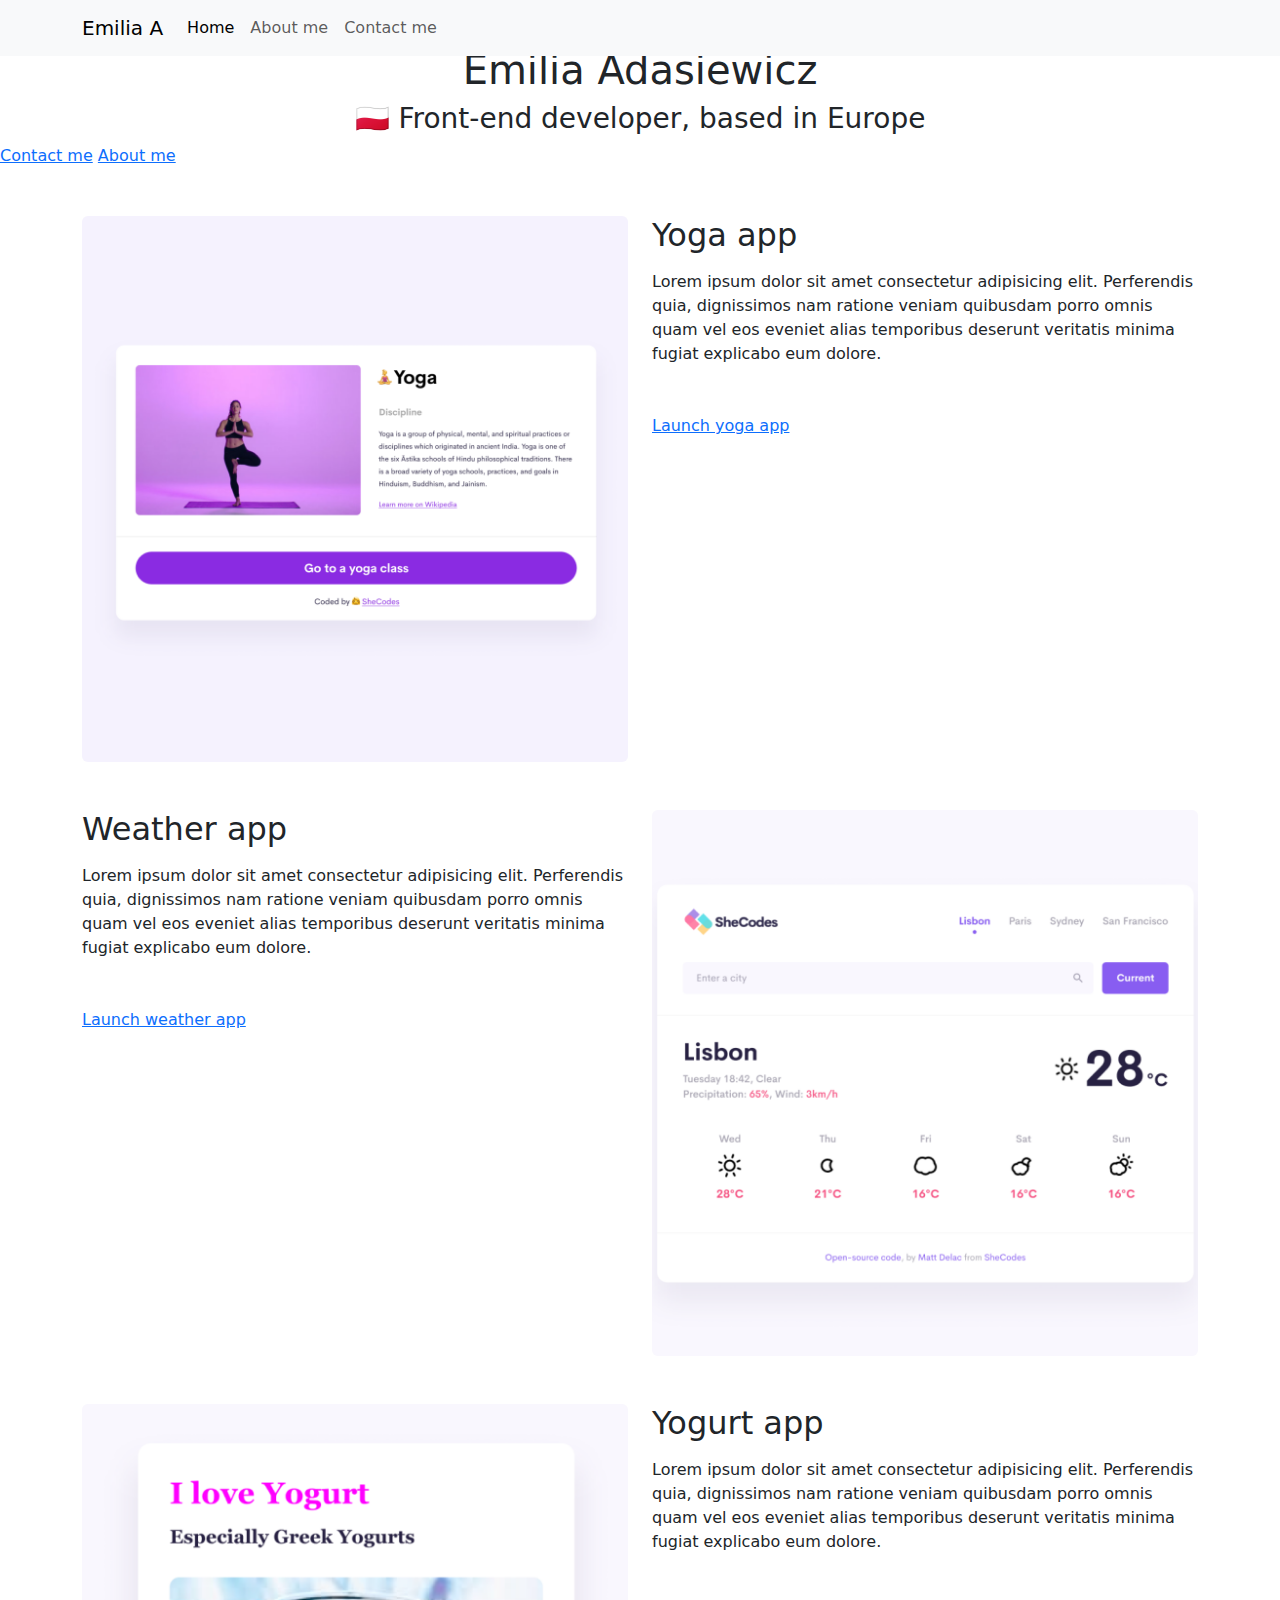
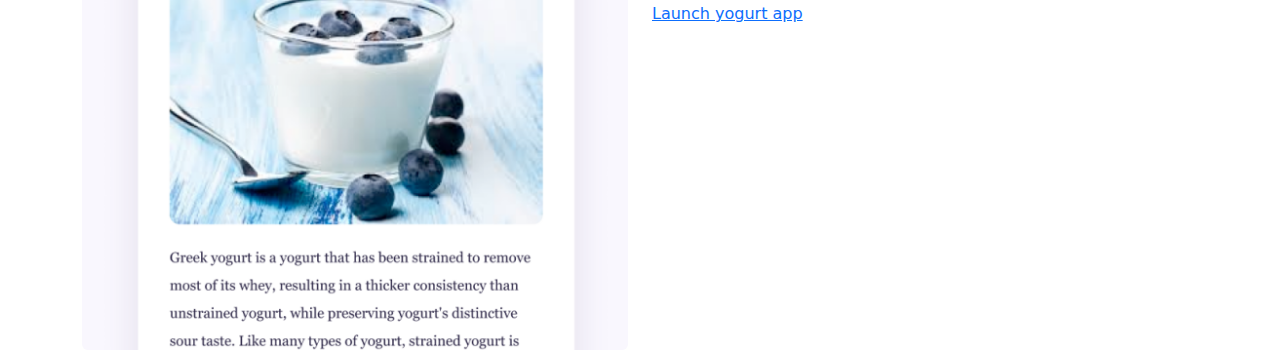
==== index.html @ c59b6e36 "Added structure to the page" ====
<!DOCTYPE html>
<html lang="en">
  <head>
    <meta charset="UTF-8" />
    <meta http-equiv="X-UA-Compatible" content="IE=edge" />
    <meta name="viewport" content="width=device-width, initial-scale=1.0" />
    <link
      href="https://cdn.jsdelivr.net/npm/bootstrap@5.3.3/dist/css/bootstrap.min.css"
      rel="stylesheet"
      integrity="sha384-QWTKZyjpPEjISv5WaRU9OFeRpok6YctnYmDr5pNlyT2bRjXh0JMhjY6hW+ALEwIH"
      crossorigin="anonymous"
    />
    <script
      src="https://cdn.jsdelivr.net/npm/bootstrap@5.3.3/dist/js/bootstrap.bundle.min.js"
      integrity="sha384-YvpcrYf0tY3lHB60NNkmXc5s9fDVZLESaAA55NDzOxhy9GkcIdslK1eN7N6jIeHz"
      crossorigin="anonymous"
    ></script>
    <title>Emilia Adasiewicz</title>
    <link rel="stylesheet" href="style.css" />
  </head>
  <body cz-shortcut-listen="true">
    <nav class="navbar navbar-expand-lg bg-body-tertiary fixed-top">
      <div class="container">
        <a class="navbar-brand" href="index.html">Emilia A</a>
        <button
          class="navbar-toggler"
          type="button"
          data-bs-toggle="collapse"
          data-bs-target="#navbarNav"
          aria-controls="navbarNav"
          aria-expanded="false"
          aria-label="Toggle navigation"
        >
          <span class="navbar-toggler-icon"></span>
        </button>
        <div class="collapse navbar-collapse" id="navbarNav">
          <ul class="navbar-nav">
            <li class="nav-item">
              <a class="nav-link active" aria-current="page" href="index.html"
                >Home</a
              >
            </li>
            <li class="nav-item">
              <a class="nav-link" href="about.html">About me</a>
            </li>
            <li class="nav-item">
              <a class="nav-link" href="about.html#contact">Contact me</a>
            </li>
          </ul>
        </div>
      </div>
    </nav>
    <h2 class="text-center">👋 Hi I am</h2>
    <h1 class="text-center">Emilia Adasiewicz</h1>
    <h3 class="text-center">🇵🇱 Front-end developer, based in Europe</h3>
    <div class="navigation-links mb-5">
      <a href="about.html#contact" class="primary-link">Contact me</a>
      <a href="about.html" class="secondary-link">About me</a>
    </div>
    <div class="container">
      <div class="row">
        <div class="col-sm-6">
          <img src="images/yoga.png" class="img-fluid rounded" />
        </div>
        <div class="col-sm-6">
          <h2 class="mb-3">Yoga app</h2>
          <p>
            Lorem ipsum dolor sit amet consectetur adipisicing elit. Perferendis
            quia, dignissimos nam ratione veniam quibusdam porro omnis quam vel
            eos eveniet alias temporibus deserunt veritatis minima fugiat
            explicabo eum dolore.
          </p>
          <div class="mt-5">
            <a href="#" class="primary-link">Launch yoga app</a>
          </div>
        </div>
      </div>

      <div class="row mt-5">
        <div class="col-sm-6">
          <h2 class="mb-3">Weather app</h2>
          <p>
            Lorem ipsum dolor sit amet consectetur adipisicing elit. Perferendis
            quia, dignissimos nam ratione veniam quibusdam porro omnis quam vel
            eos eveniet alias temporibus deserunt veritatis minima fugiat
            explicabo eum dolore.
          </p>
          <div class="mt-5">
            <a href="#" class="primary-link">Launch weather app</a>
          </div>
        </div>
        <div class="col-sm-6">
          <img src="images/weather.png" class="img-fluid rounded" />
        </div>
      </div>

      <div class="row mt-5">
        <div class="col-sm-6">
          <img src="images/yogurt.png" class="img-fluid rounded" />
        </div>
        <div class="col-sm-6">
          <h2 class="mb-3">Yogurt app</h2>
          <p>
            Lorem ipsum dolor sit amet consectetur adipisicing elit. Perferendis
            quia, dignissimos nam ratione veniam quibusdam porro omnis quam vel
            eos eveniet alias temporibus deserunt veritatis minima fugiat
            explicabo eum dolore.
          </p>
          <div class="mt-5">
            <a href="#" class="primary-link">Launch yogurt app</a>
          </div>
        </div>
      </div>
    </div>
  </body>
</html>
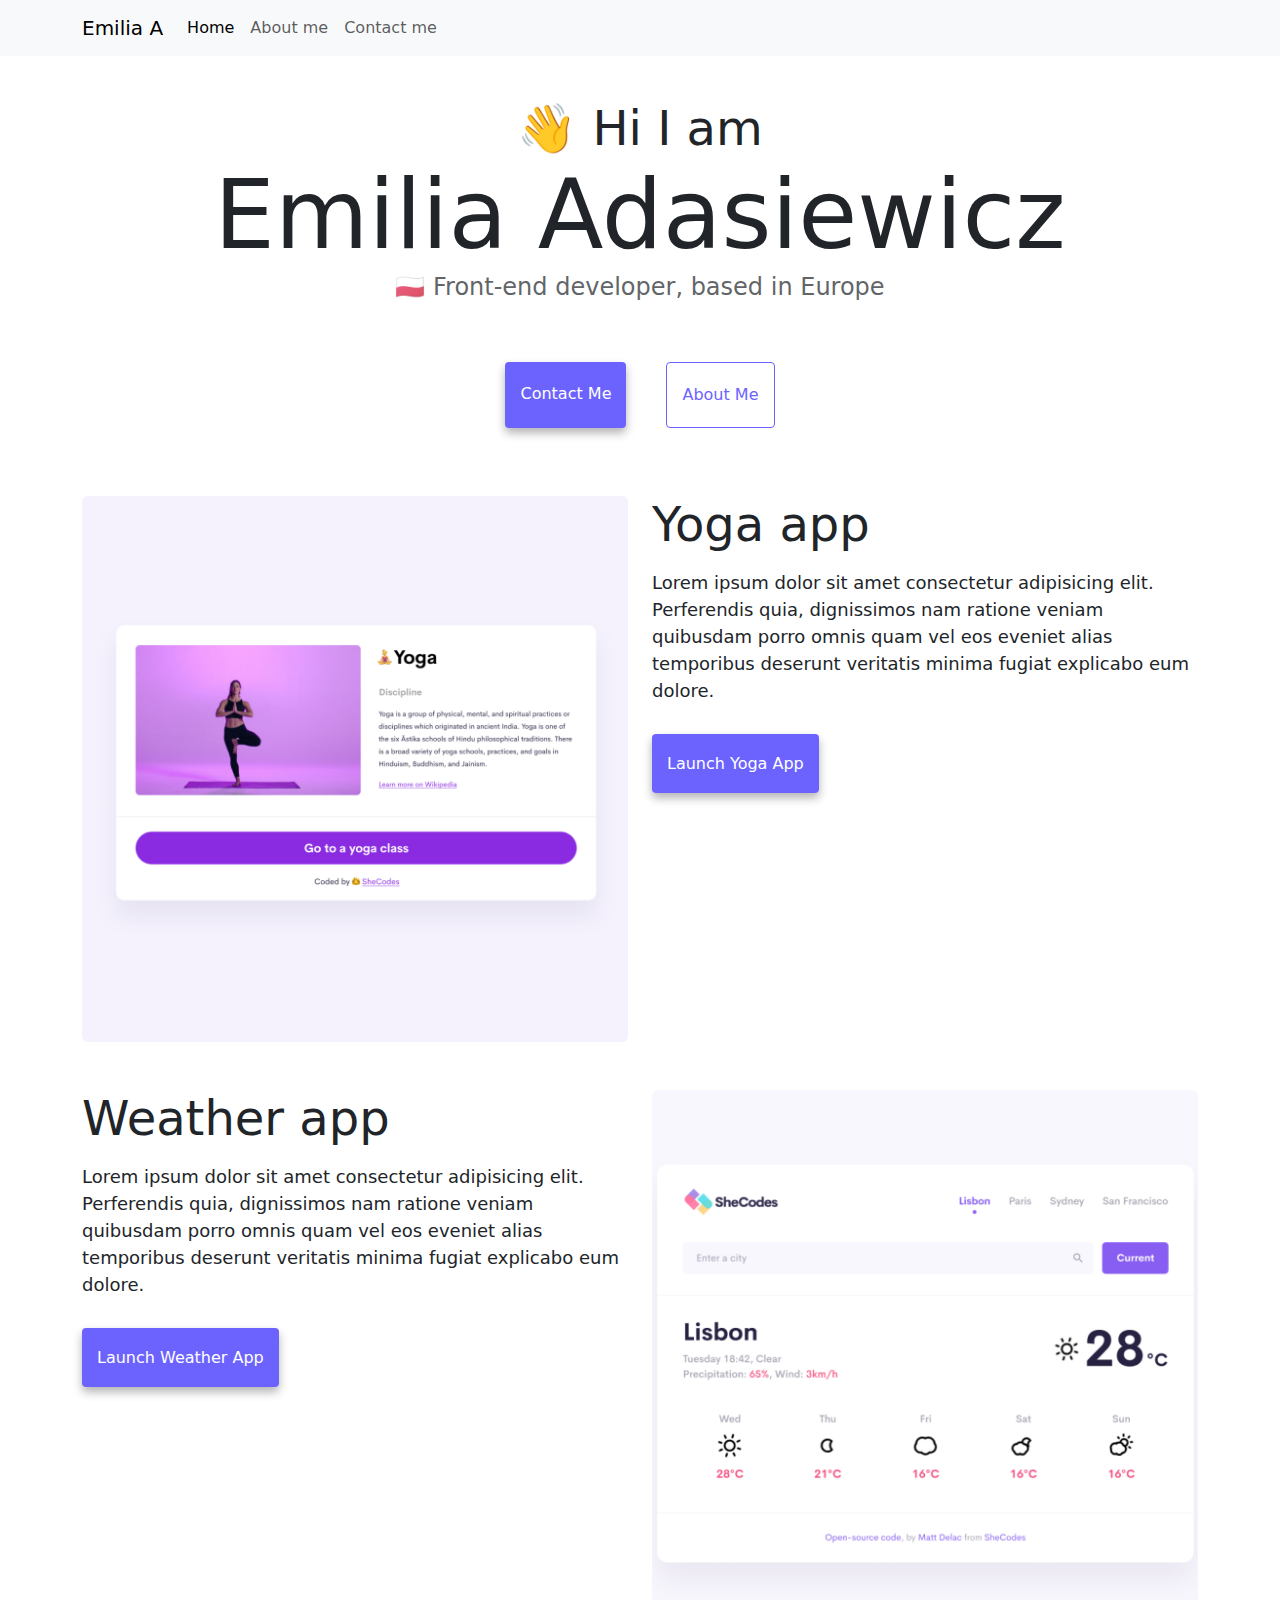
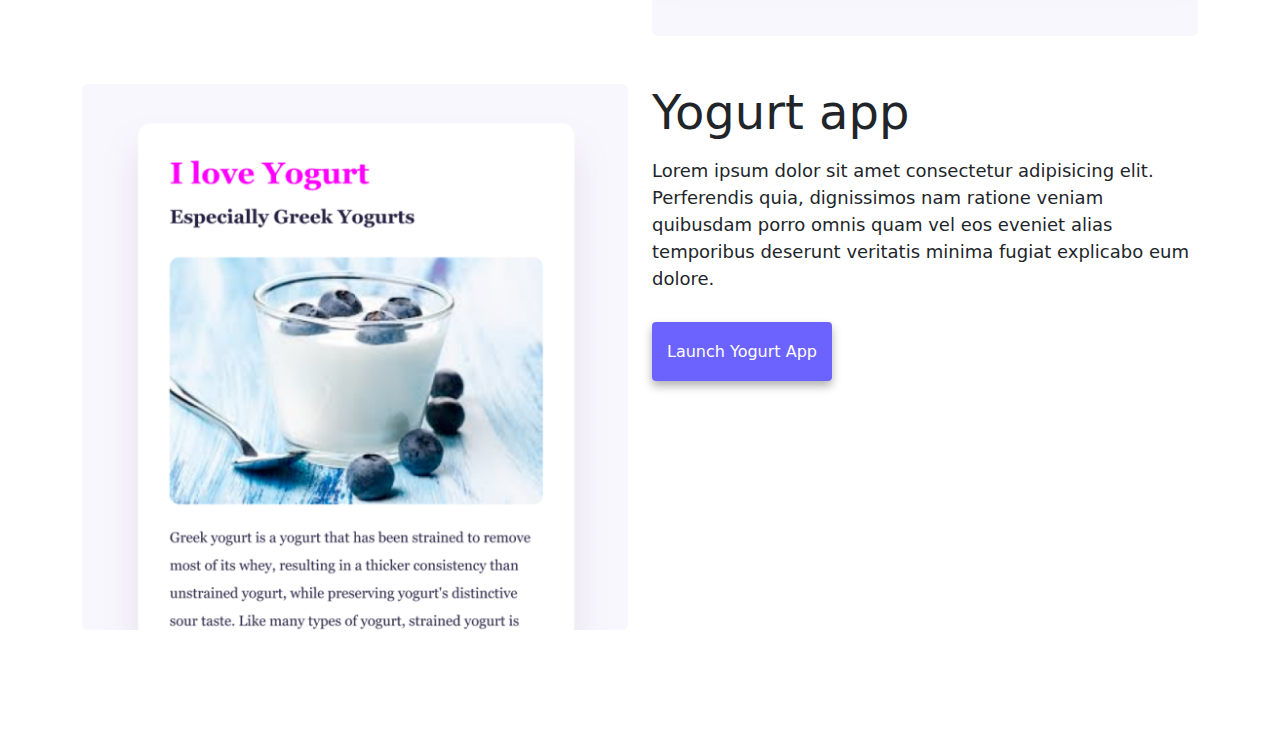
==== commit 7667fc35: "Made SEO friendly" ====
--- a/index.html
+++ b/index.html
@@ -4,6 +4,10 @@
     <meta charset="UTF-8" />
     <meta http-equiv="X-UA-Compatible" content="IE=edge" />
     <meta name="viewport" content="width=device-width, initial-scale=1.0" />
+    <meta
+      name="description"
+      content="Emilia Adasiewicz is a front-end developer based in Europe, check out her projects and contact her if you are interested in collaborating"
+    />
     <link
       href="https://cdn.jsdelivr.net/npm/bootstrap@5.3.3/dist/css/bootstrap.min.css"
       rel="stylesheet"
@@ -15,13 +19,13 @@
       integrity="sha384-YvpcrYf0tY3lHB60NNkmXc5s9fDVZLESaAA55NDzOxhy9GkcIdslK1eN7N6jIeHz"
       crossorigin="anonymous"
     ></script>
-    <title>Emilia Adasiewicz</title>
+    <title>Front-end developer - Emilia Adasiewicz</title>
     <link rel="stylesheet" href="style.css" />
   </head>
   <body cz-shortcut-listen="true">
     <nav class="navbar navbar-expand-lg bg-body-tertiary fixed-top">
       <div class="container">
-        <a class="navbar-brand" href="index.html">Emilia A</a>
+        <a class="navbar-brand" href="index.html" title="Homepage">Emilia A</a>
         <button
           class="navbar-toggler"
           type="button"
@@ -36,15 +40,29 @@
         <div class="collapse navbar-collapse" id="navbarNav">
           <ul class="navbar-nav">
             <li class="nav-item">
-              <a class="nav-link active" aria-current="page" href="index.html"
+              <a
+                class="nav-link active"
+                aria-current="page"
+                href="/"
+                title="Homepage"
                 >Home</a
               >
             </li>
             <li class="nav-item">
-              <a class="nav-link" href="about.html">About me</a>
+              <a
+                class="nav-link"
+                href="/about.html"
+                title="About Emilia Adasiewicz"
+                >About me</a
+              >
             </li>
             <li class="nav-item">
-              <a class="nav-link" href="about.html#contact">Contact me</a>
+              <a
+                class="nav-link"
+                href="/about.html#contact"
+                title="Contact Emilia Adasiewicz"
+                >Contact me</a
+              >
             </li>
           </ul>
         </div>
@@ -54,13 +72,27 @@
     <h1 class="text-center">Emilia Adasiewicz</h1>
     <h3 class="text-center">🇵🇱 Front-end developer, based in Europe</h3>
     <div class="navigation-links mb-5">
-      <a href="about.html#contact" class="primary-link">Contact me</a>
-      <a href="about.html" class="secondary-link">About me</a>
+      <a
+        href="/about.html#contact"
+        class="primary-link"
+        title="Contact Emilia Adasiewicz"
+        >Contact me</a
+      >
+      <a
+        href="/about.html"
+        class="secondary-link"
+        title="About Emilia Adasiewicz"
+        >About me</a
+      >
     </div>
     <div class="container">
       <div class="row">
         <div class="col-sm-6">
-          <img src="images/yoga.png" class="img-fluid rounded" />
+          <img
+            src="/images/yoga.png"
+            alt="Yoga project"
+            class="img-fluid rounded d-none d-sm-block"
+          />
         </div>
         <div class="col-sm-6">
           <h2 class="mb-3">Yoga app</h2>
@@ -71,7 +103,9 @@
             explicabo eum dolore.
           </p>
           <div class="mt-5">
-            <a href="#" class="primary-link">Launch yoga app</a>
+            <a href="#" class="primary-link project-link" title="Yoga project"
+              >Launch yoga app</a
+            >
           </div>
         </div>
       </div>
@@ -86,17 +120,30 @@
             explicabo eum dolore.
           </p>
           <div class="mt-5">
-            <a href="#" class="primary-link">Launch weather app</a>
+            <a
+              href="#"
+              class="primary-link project-link"
+              title="Weather project"
+              >Launch weather app</a
+            >
           </div>
         </div>
         <div class="col-sm-6">
-          <img src="images/weather.png" class="img-fluid rounded" />
+          <img
+            src="/images/weather.png"
+            alt="Weather project"
+            class="img-fluid rounded d-none d-sm-block"
+          />
         </div>
       </div>
 
       <div class="row mt-5">
         <div class="col-sm-6">
-          <img src="images/yogurt.png" class="img-fluid rounded" />
+          <img
+            src="/images/yogurt.png"
+            alt="Yogurt project"
+            class="img-fluid rounded d-none d-sm-block"
+          />
         </div>
         <div class="col-sm-6">
           <h2 class="mb-3">Yogurt app</h2>
@@ -107,7 +154,12 @@
             explicabo eum dolore.
           </p>
           <div class="mt-5">
-            <a href="#" class="primary-link">Launch yogurt app</a>
+            <a
+              href="#"
+              class="primary-link project-link"
+              title="Yogurt procject"
+              >Launch yogurt app</a
+            >
           </div>
         </div>
       </div>
--- a/style.css
+++ b/style.css
@@ -0,0 +1,99 @@
+:root {
+  --primary-color: #6c63ff;
+  --secondary-color: #f5f2fe;
+  --box-shadow: 0 5px 10px rgba(0, 0, 0, 0.3);
+}
+
+body {
+  margin: 100px 0;
+}
+
+h1,
+h2,
+h3 {
+  margin: 0;
+}
+
+h1 {
+  font-size: 96px;
+}
+
+h2 {
+  font-size: 48px;
+}
+
+h3 {
+  font-size: 24px;
+  opacity: 0.7;
+}
+
+p {
+  font-size: 18px;
+  line-height: 1.5;
+}
+
+.navigation-links {
+  display: flex;
+  margin-top: 40px;
+  justify-content: center;
+}
+
+.navigation-links a {
+  margin: 20px;
+}
+
+.primary-link {
+  background: var(--primary-color);
+  padding: 20px 15px;
+  border-radius: 4px;
+  color: white;
+  text-decoration: none;
+  text-transform: capitalize;
+  box-shadow: var(--box-shadow);
+}
+
+.secondary-link {
+  padding: 20px 15px;
+  border-radius: 4px;
+  text-decoration: none;
+  text-transform: capitalize;
+  color: var(--primary-color);
+  border: 1px solid var(--primary-color);
+}
+
+.about-paragraphs {
+  margin: 30px 0;
+}
+
+.about-paragraphs p {
+  margin: 10px;
+}
+
+.email-link {
+  display: flex;
+  justify-content: center;
+  color: var(--primary-color);
+  font-size: 28px;
+  text-decoration: none;
+}
+.email-link:hover {
+  text-decoration: underline;
+}
+
+@media (max-width: 576px) {
+  h1 {
+    font-size: 46px;
+  }
+  h2 {
+    font-size: 30px;
+    text-align: center;
+  }
+  p {
+    text-align: center;
+  }
+  .project-link {
+    display: block;
+    text-align: center;
+    margin: 0 40px;
+  }
+}
